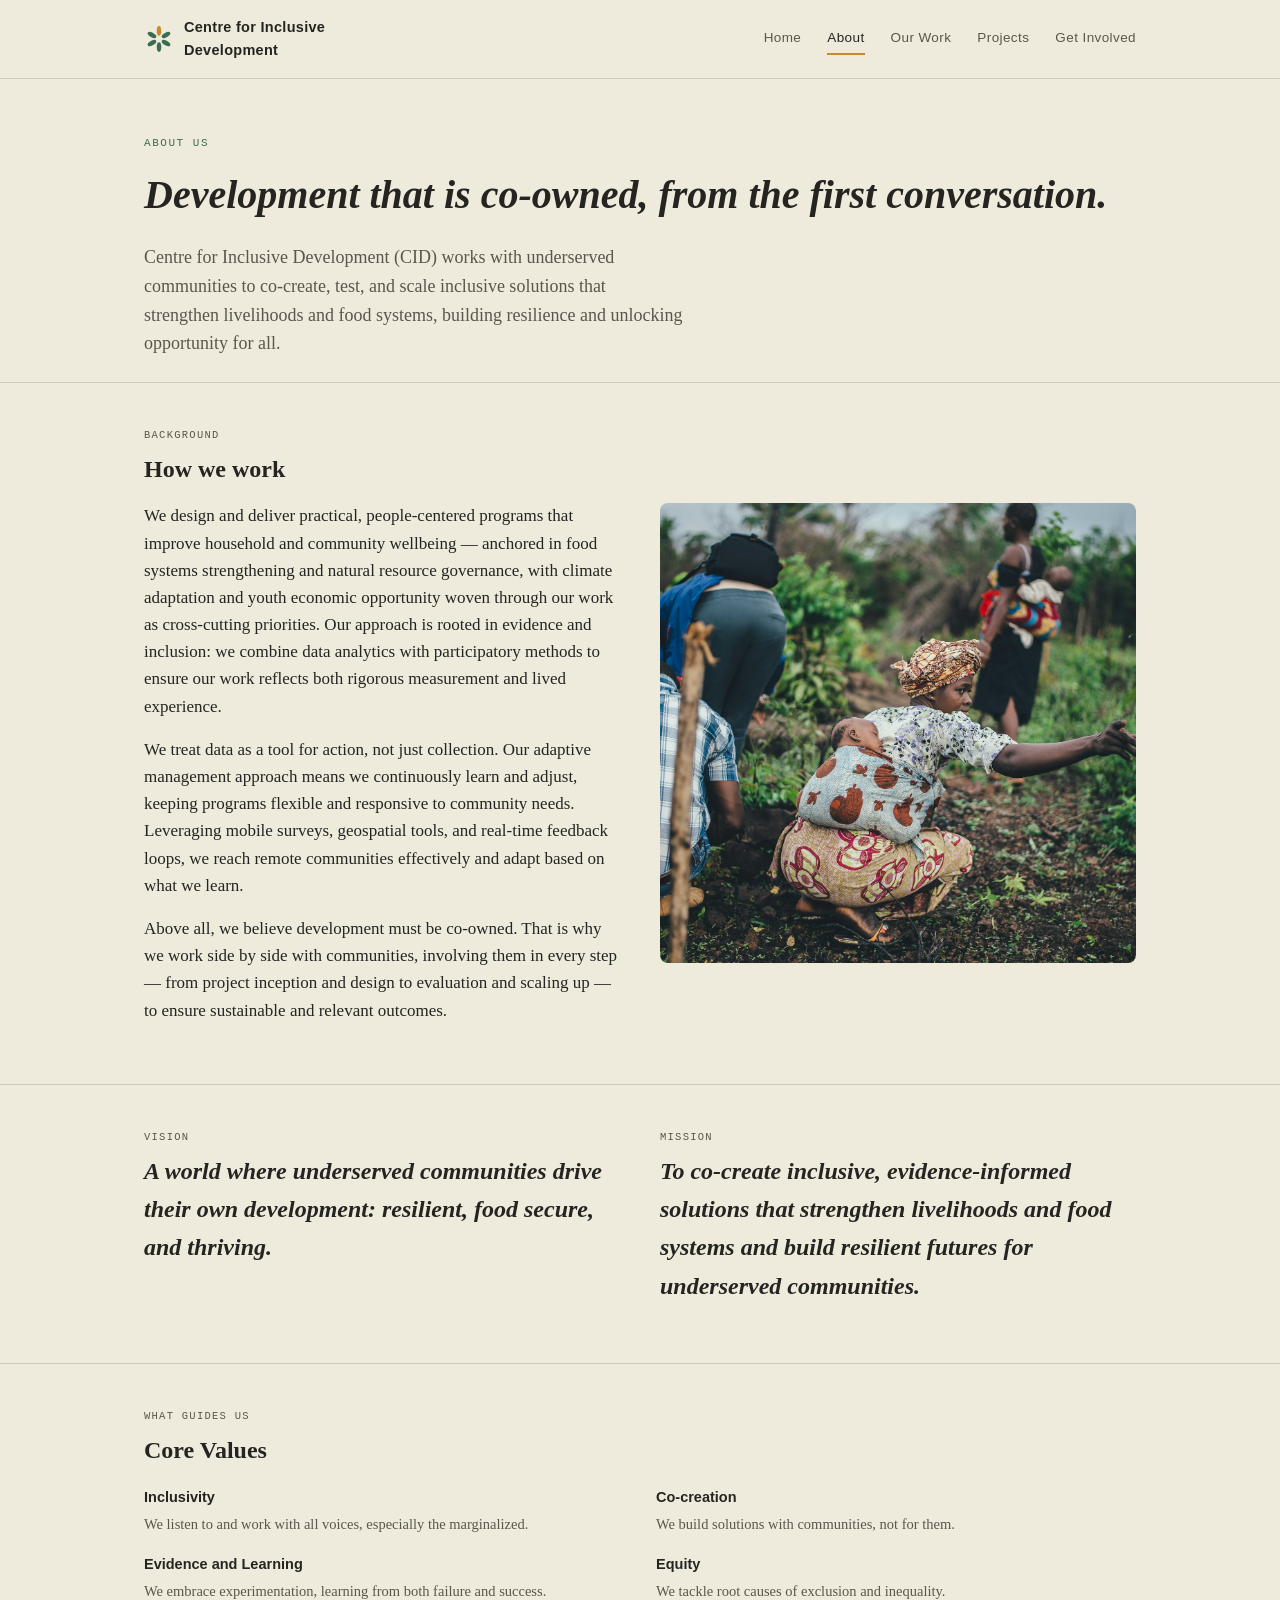
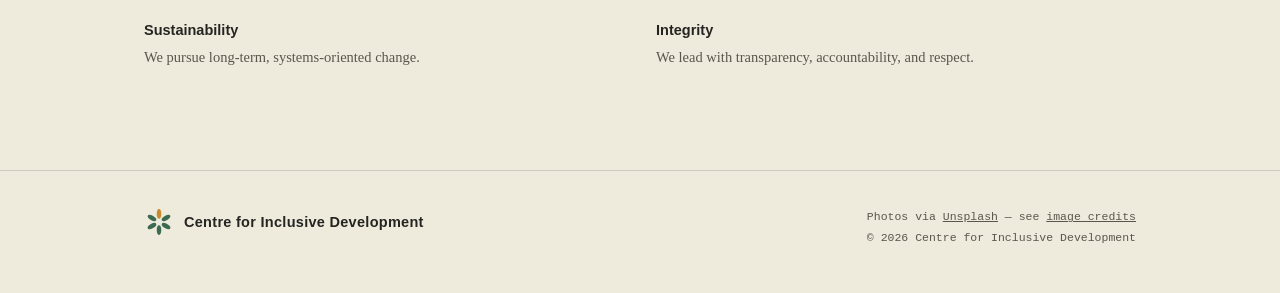
==== about.html @ 8c1d323c "Initial site: home, about, programs, projects, contact Static site for Centre for Inclusive Developm" ====
<!doctype html>
<html lang="en">
<head>
<meta charset="utf-8">
<meta name="viewport" content="width=device-width, initial-scale=1">
<title>About — Centre for Inclusive Development</title>
<meta name="description" content="Our background, vision, mission, and core values.">
<link rel="icon" type="image/svg+xml" href="assets/logo.svg">
<link rel="stylesheet" href="css/style.css">
</head>
<body>

<header class="site">
  <div class="wrap">
    <a class="brand" href="index.html">
      <img src="assets/logo.svg" alt="">
      <span>Centre for Inclusive<br>Development</span>
    </a>
    <nav class="primary">
      <a href="index.html">Home</a>
      <a href="about.html" aria-current="page">About</a>
      <a href="programs.html">Our Work</a>
      <a href="projects.html">Projects</a>
      <a href="contact.html">Get Involved</a>
    </nav>
  </div>
</header>

<div class="page-head">
  <div class="wrap">
    <div class="eyebrow">About us</div>
    <h1>Development that is co-owned, from the first conversation.</h1>
    <p class="lede">Centre for Inclusive Development (CID) works with underserved communities to co-create, test, and scale inclusive solutions that strengthen livelihoods and food systems, building resilience and unlocking opportunity for all.</p>
  </div>
</div>

<section class="bordered">
  <div class="wrap" style="display:grid; grid-template-columns:1fr 1fr; gap:40px; align-items:center;">
    <div>
      <div class="section-label">Background</div>
      <h2>How we work</h2>
      <p>We design and deliver practical, people-centered programs that improve household and community wellbeing &mdash; anchored in food systems strengthening and natural resource governance, with climate adaptation and youth economic opportunity woven through our work as cross-cutting priorities. Our approach is rooted in evidence and inclusion: we combine data analytics with participatory methods to ensure our work reflects both rigorous measurement and lived experience.</p>
      <p>We treat data as a tool for action, not just collection. Our adaptive management approach means we continuously learn and adjust, keeping programs flexible and responsive to community needs. Leveraging mobile surveys, geospatial tools, and real-time feedback loops, we reach remote communities effectively and adapt based on what we learn.</p>
      <p>Above all, we believe development must be co-owned. That is why we work side by side with communities, involving them in every step &mdash; from project inception and design to evaluation and scaling up &mdash; to ensure sustainable and relevant outcomes.</p>
    </div>
    <img src="images/community-family-planting-spratt.jpg" alt="A woman carrying a child while planting" style="border-radius:8px; height:460px; object-fit:cover;">
  </div>
</section>

<section class="bordered">
  <div class="wrap" style="display:grid; grid-template-columns:1fr 1fr; gap:40px;">
    <div>
      <div class="section-label">Vision</div>
      <h2 style="font-style:italic;">A world where underserved communities drive their own development: resilient, food secure, and thriving.</h2>
    </div>
    <div>
      <div class="section-label">Mission</div>
      <h2 style="font-style:italic;">To co-create inclusive, evidence-informed solutions that strengthen livelihoods and food systems and build resilient futures for underserved communities.</h2>
    </div>
  </div>
</section>

<section class="bordered">
  <div class="wrap">
    <div class="section-label">What guides us</div>
    <h2>Core Values</h2>
    <dl class="values">
      <div class="value"><dt>Inclusivity</dt><dd>We listen to and work with all voices, especially the marginalized.</dd></div>
      <div class="value"><dt>Co-creation</dt><dd>We build solutions with communities, not for them.</dd></div>
      <div class="value"><dt>Evidence and Learning</dt><dd>We embrace experimentation, learning from both failure and success.</dd></div>
      <div class="value"><dt>Equity</dt><dd>We tackle root causes of exclusion and inequality.</dd></div>
      <div class="value"><dt>Sustainability</dt><dd>We pursue long-term, systems-oriented change.</dd></div>
      <div class="value"><dt>Integrity</dt><dd>We lead with transparency, accountability, and respect.</dd></div>
    </dl>
  </div>
</section>

<footer class="site">
  <div class="wrap">
    <a class="brand" href="index.html">
      <img src="assets/logo.svg" alt="">
      <span>Centre for Inclusive Development</span>
    </a>
    <div class="meta">
      <div>Photos via <a href="https://unsplash.com" target="_blank" rel="noopener">Unsplash</a> &mdash; see <a href="images/CREDITS.txt">image credits</a></div>
      <div>&copy; <span id="year"></span> Centre for Inclusive Development</div>
    </div>
  </div>
</footer>

<script>document.getElementById("year").textContent = new Date().getFullYear();</script>
</body>
</html>
---- css/style.css ----
:root{
  --ink:#262421;
  --ink-soft:#5B564C;
  --paper:#EEEBDD;
  --paper-dim:#E4DFCB;
  --card:#F6F3E7;
  --line:rgba(38,36,33,0.16);
  --green:#3D6B52;
  --green-soft:#DCE6DD;
  --gold:#C98A2E;
  --gold-soft:#F1DFC0;

  --serif:"Iowan Old Style","Palatino Linotype","Book Antiqua",Georgia,"Noto Serif",serif;
  --sans:"Segoe UI","Helvetica Neue",Arial,sans-serif;
  --mono:Consolas,"SF Mono","Cascadia Mono","Roboto Mono",monospace;
}

@media (prefers-color-scheme: dark){
  :root{
    --ink:#ECE6D6;
    --ink-soft:#B7AF9C;
    --paper:#1B1916;
    --paper-dim:#211E18;
    --card:#242019;
    --line:rgba(236,230,214,0.16);
    --green:#72AA8B;
    --green-soft:#243329;
    --gold:#E3AC53;
    --gold-soft:#392C19;
  }
}

*{ box-sizing:border-box; }
html{ scroll-behavior:smooth; }
body{
  margin:0; background:var(--paper); color:var(--ink);
  font-family:var(--serif); line-height:1.6; font-size:17px;
}
img{ max-width:100%; display:block; }
a{ color:var(--green); }
a:focus-visible, button:focus-visible{ outline:2px solid var(--gold); outline-offset:2px; }

.wrap{ max-width:1040px; margin:0 auto; padding:0 24px; }

/* header / nav */
header.site{
  border-bottom:1px solid var(--line);
  background:var(--paper);
  position:sticky; top:0; z-index:10;
}
header.site .wrap{
  display:flex; align-items:center; justify-content:space-between;
  padding-top:16px; padding-bottom:16px; gap:20px;
}
.brand{ display:flex; align-items:center; gap:10px; text-decoration:none; color:var(--ink); }
.brand img{ width:30px; height:30px; }
.brand span{ font-family:var(--sans); font-weight:600; font-size:14.5px; letter-spacing:.02em; }
nav.primary{ display:flex; gap:26px; flex-wrap:wrap; }
nav.primary a{
  font-family:var(--sans); font-size:13.5px; letter-spacing:.03em; text-decoration:none;
  color:var(--ink-soft); padding:4px 0; border-bottom:2px solid transparent;
}
nav.primary a:hover, nav.primary a[aria-current="page"]{ color:var(--ink); border-bottom-color:var(--gold); }

/* hero */
.hero{ position:relative; }
.hero img{ width:100%; height:56vh; min-height:340px; max-height:520px; object-fit:cover; }
.hero .hero-copy{
  position:absolute; inset:0; display:flex; flex-direction:column; justify-content:flex-end;
  background:linear-gradient(0deg, rgba(20,18,14,.72) 0%, rgba(20,18,14,.28) 55%, rgba(20,18,14,0) 100%);
  padding:48px 24px 40px;
}
.hero .hero-copy .wrap{ padding:0; }
.hero h1{
  font-family:var(--serif); font-style:italic; font-weight:600; color:#F6F3E7;
  font-size:clamp(28px,4.4vw,46px); margin:0 0 12px; text-wrap:balance; max-width:20ch;
}
.hero p{ color:#EDE7D8; font-size:16px; max-width:52ch; margin:0; }

/* generic page header (non-hero pages) */
.page-head{ padding:56px 0 8px; }
.eyebrow{
  font-family:var(--mono); font-size:11px; letter-spacing:.14em; text-transform:uppercase; color:var(--green);
}
h1{ font-family:var(--serif); font-style:italic; font-weight:600; font-size:clamp(28px,4.4vw,40px); margin:10px 0 16px; text-wrap:balance; }
h2{ font-family:var(--serif); font-size:24px; margin:0 0 14px; }
h3{ font-family:var(--sans); font-weight:600; font-size:16px; margin:0 0 8px; }
p{ margin:0 0 16px; }
.lede{ font-size:18px; color:var(--ink-soft); max-width:60ch; }

section{ padding:44px 0; }
section.bordered{ border-top:1px solid var(--line); }
.section-label{ font-family:var(--mono); font-size:10.5px; letter-spacing:.12em; text-transform:uppercase; color:var(--ink-soft); margin-bottom:6px; }

/* buttons */
.btn{
  display:inline-flex; align-items:center; gap:8px; font-family:var(--sans); font-weight:600; font-size:14px;
  letter-spacing:.02em; text-decoration:none; padding:12px 22px; border-radius:4px; border:1px solid transparent;
}
.btn.gold{ background:var(--gold); color:#241C0E; }
.btn.gold:hover{ background:#B87C22; }
.btn.outline{ border-color:var(--ink); color:var(--ink); }
.btn.outline:hover{ background:var(--card); }

/* cards */
.card-grid{ display:grid; grid-template-columns:repeat(3,1fr); gap:20px; }
.card{ background:var(--card); border:1px solid var(--line); border-radius:8px; overflow:hidden; display:flex; flex-direction:column; }
.card img{ width:100%; height:150px; object-fit:cover; }
.card .body{ padding:18px 20px 22px; display:flex; flex-direction:column; gap:8px; flex:1; }
.card .body p{ margin:0; font-size:14.5px; color:var(--ink-soft); flex:1; }
.card .body a.more{ font-family:var(--sans); font-size:13px; font-weight:600; text-decoration:none; }

/* values list */
.values{ display:grid; grid-template-columns:1fr 1fr; gap:16px 32px; }
.value dt{ font-family:var(--sans); font-weight:600; font-size:14.5px; margin-bottom:4px; }
.value dd{ margin:0; font-size:14.5px; color:var(--ink-soft); }

/* program block */
.program{ display:grid; grid-template-columns:1fr 1.15fr; gap:36px; align-items:center; padding:44px 0; border-top:1px solid var(--line); }
.program img{ border-radius:8px; width:100%; height:280px; object-fit:cover; }
.program ul{ margin:14px 0 0; padding-left:20px; }
.program li{ font-size:15px; color:var(--ink-soft); margin-bottom:8px; }
.program .num{ font-family:var(--mono); font-size:11px; letter-spacing:.1em; color:var(--gold); text-transform:uppercase; margin-bottom:8px; }
.program.reverse{ grid-template-columns:1.15fr 1fr; }
.program.reverse .media{ order:2; }

/* projects */
.empty-state{
  border:1px dashed var(--line); border-radius:8px; padding:44px 28px; text-align:center;
  background:var(--card);
}
.empty-state p{ color:var(--ink-soft); max-width:46ch; margin:8px auto 0; }

/* footer */
footer.site{ border-top:1px solid var(--line); margin-top:40px; }
footer.site .wrap{ padding:36px 24px 44px; display:flex; flex-wrap:wrap; gap:24px; justify-content:space-between; align-items:flex-start; }
footer.site .brand span{ display:block; }
footer.site .meta{ font-family:var(--mono); font-size:11.5px; color:var(--ink-soft); line-height:1.8; }
footer.site .meta a{ color:var(--ink-soft); }

@media (max-width:820px){
  .card-grid{ grid-template-columns:1fr; }
  .program, .program.reverse{ grid-template-columns:1fr; }
  .program .media{ order:0 !important; }
  .values{ grid-template-columns:1fr; }
}
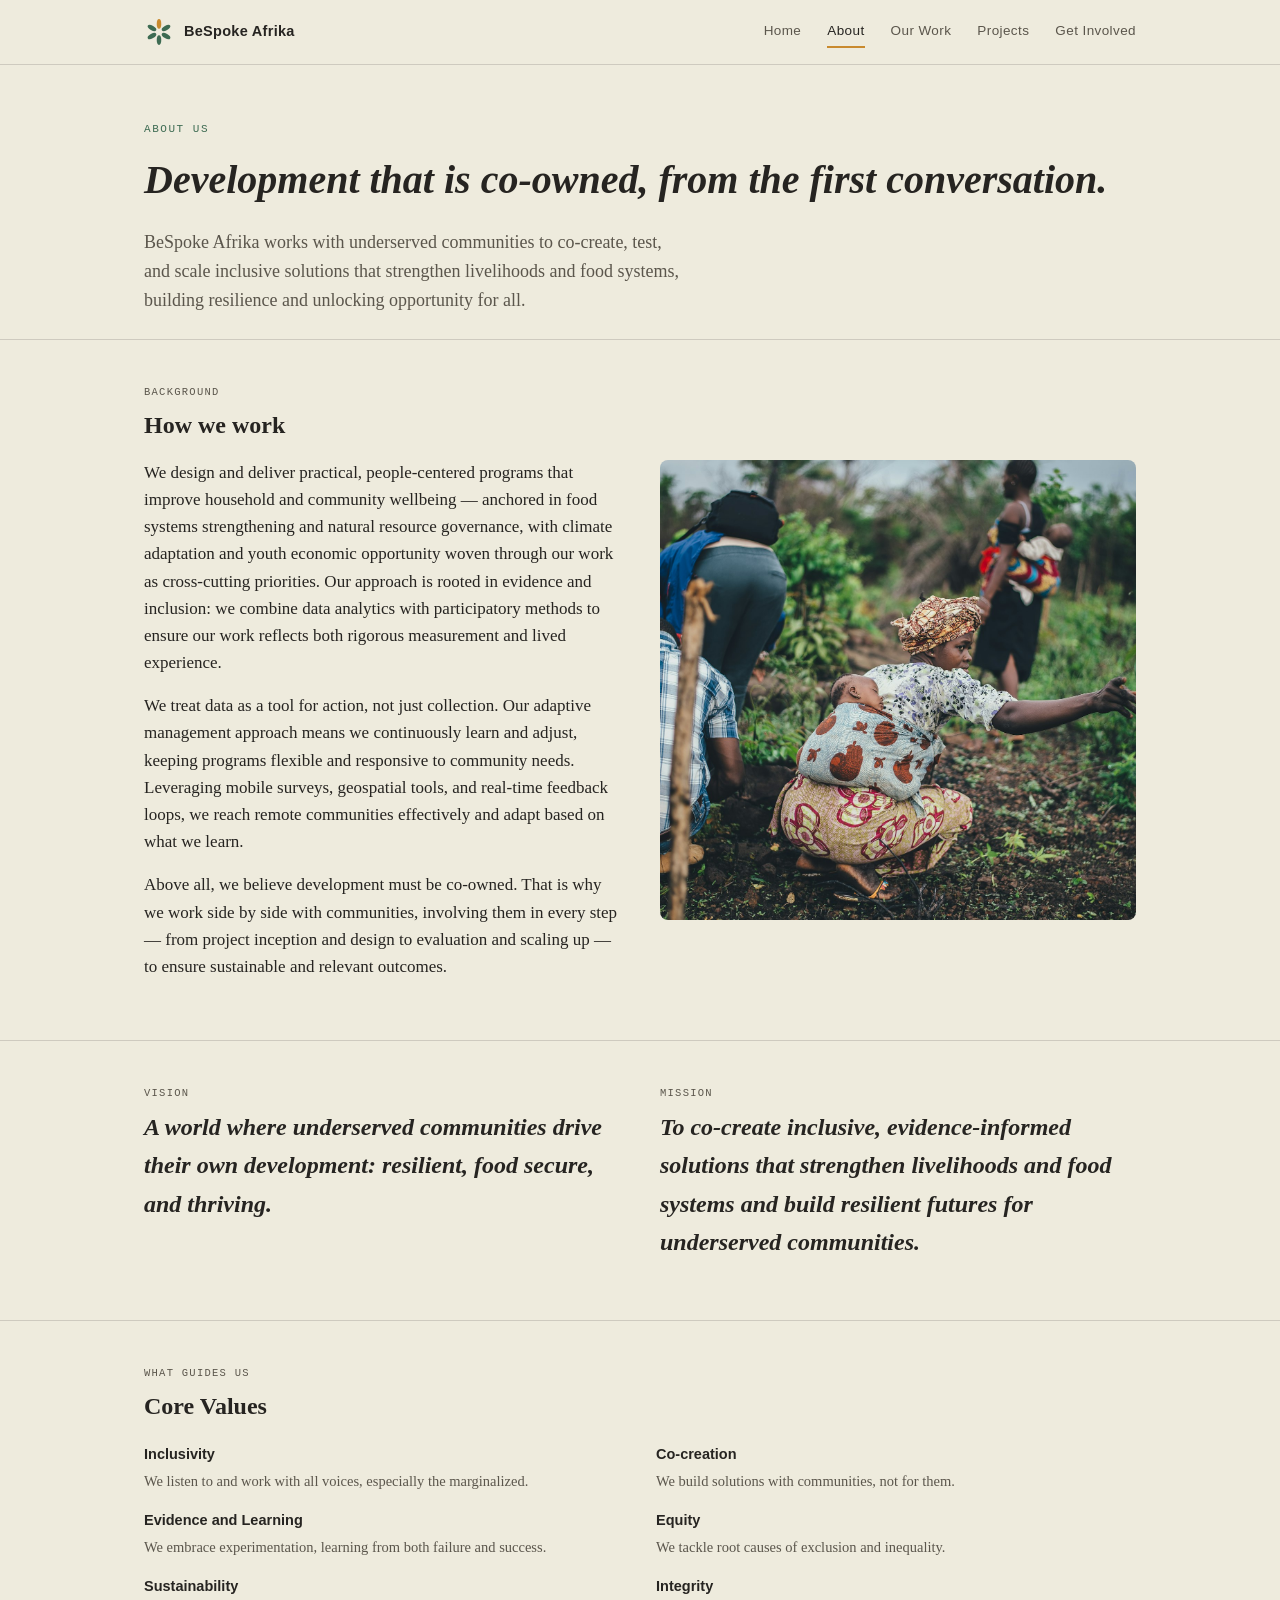
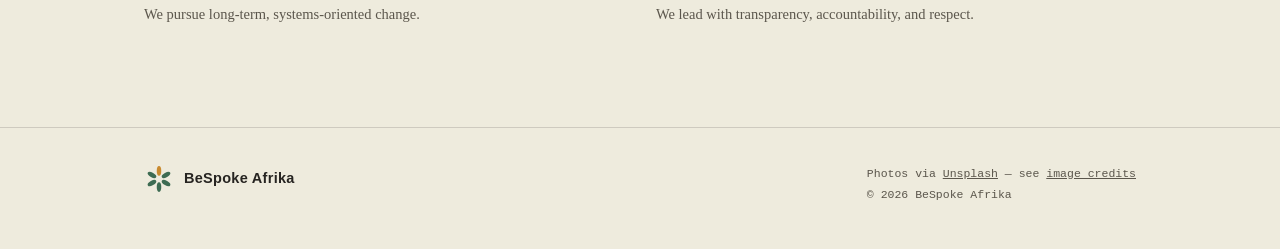
==== commit 4a905b84: "Rebrand site to BeSpoke Afrika Renamed from Centre for Inclusive Development due to a name conflict " ====
--- a/about.html
+++ b/about.html
@@ -3,7 +3,7 @@
 <head>
 <meta charset="utf-8">
 <meta name="viewport" content="width=device-width, initial-scale=1">
-<title>About — Centre for Inclusive Development</title>
+<title>About — BeSpoke Afrika</title>
 <meta name="description" content="Our background, vision, mission, and core values.">
 <link rel="icon" type="image/svg+xml" href="assets/logo.svg">
 <link rel="stylesheet" href="css/style.css">
@@ -14,7 +14,7 @@
   <div class="wrap">
     <a class="brand" href="index.html">
       <img src="assets/logo.svg" alt="">
-      <span>Centre for Inclusive<br>Development</span>
+      <span>BeSpoke Afrika</span>
     </a>
     <nav class="primary">
       <a href="index.html">Home</a>
@@ -30,7 +30,7 @@
   <div class="wrap">
     <div class="eyebrow">About us</div>
     <h1>Development that is co-owned, from the first conversation.</h1>
-    <p class="lede">Centre for Inclusive Development (CID) works with underserved communities to co-create, test, and scale inclusive solutions that strengthen livelihoods and food systems, building resilience and unlocking opportunity for all.</p>
+    <p class="lede">BeSpoke Afrika works with underserved communities to co-create, test, and scale inclusive solutions that strengthen livelihoods and food systems, building resilience and unlocking opportunity for all.</p>
   </div>
 </div>
 
@@ -79,11 +79,11 @@
   <div class="wrap">
     <a class="brand" href="index.html">
       <img src="assets/logo.svg" alt="">
-      <span>Centre for Inclusive Development</span>
+      <span>BeSpoke Afrika</span>
     </a>
     <div class="meta">
       <div>Photos via <a href="https://unsplash.com" target="_blank" rel="noopener">Unsplash</a> &mdash; see <a href="images/CREDITS.txt">image credits</a></div>
-      <div>&copy; <span id="year"></span> Centre for Inclusive Development</div>
+      <div>&copy; <span id="year"></span> BeSpoke Afrika</div>
     </div>
   </div>
 </footer>
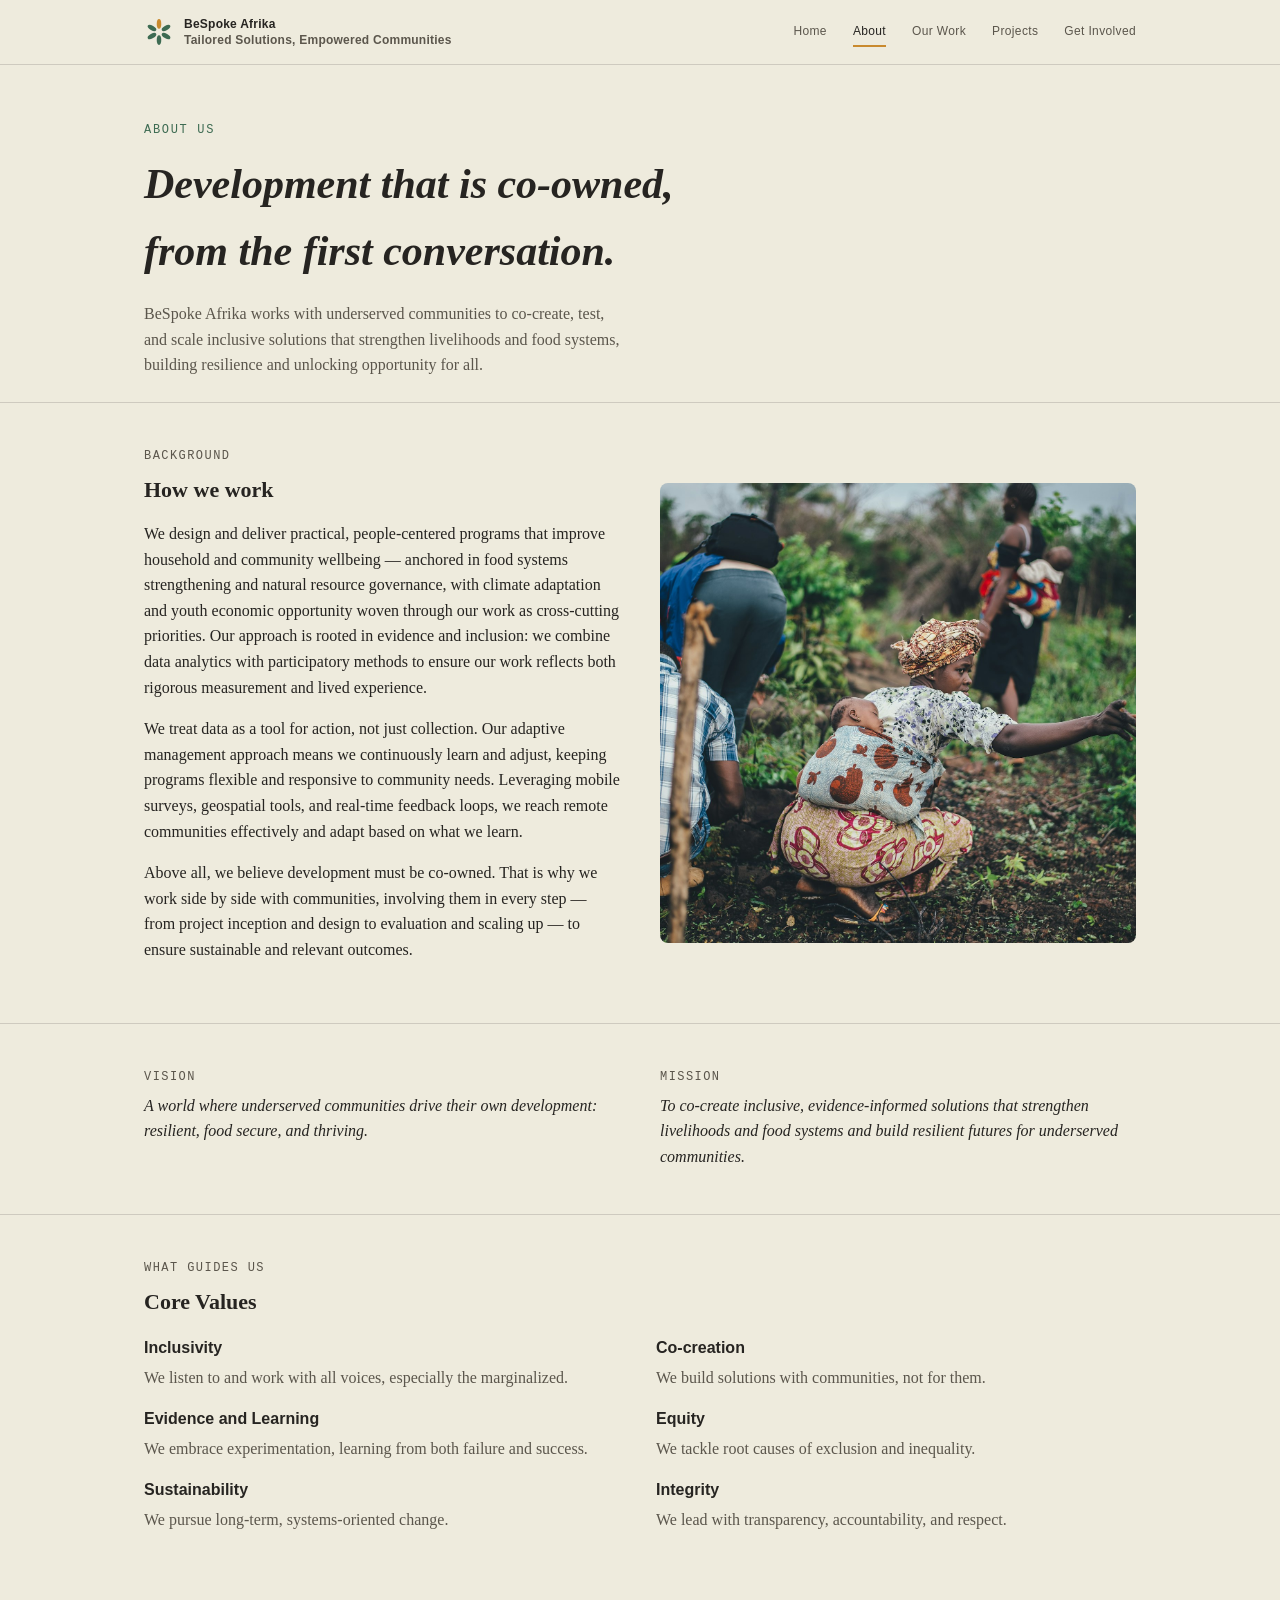
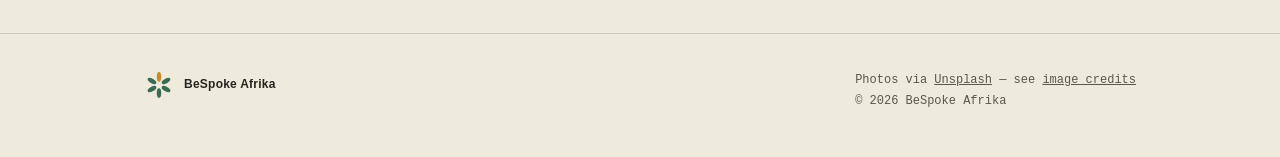
==== commit eceab562: "Fix Vision/Mission size, move tagline into the header lockup Mission/Vision statements were sitting " ====
--- a/about.html
+++ b/about.html
@@ -14,7 +14,10 @@
   <div class="wrap">
     <a class="brand" href="index.html">
       <img src="assets/logo.svg" alt="">
-      <span>BeSpoke Afrika</span>
+      <div class="brand-text">
+        <span class="brand-name">BeSpoke Afrika</span>
+        <span class="brand-tag">Tailored Solutions, Empowered Communities</span>
+      </div>
     </a>
     <nav class="primary">
       <a href="index.html">Home</a>
@@ -51,11 +54,11 @@
   <div class="wrap" style="display:grid; grid-template-columns:1fr 1fr; gap:40px;">
     <div>
       <div class="section-label">Vision</div>
-      <h2 style="font-style:italic;">A world where underserved communities drive their own development: resilient, food secure, and thriving.</h2>
+      <h2 class="statement">A world where underserved communities drive their own development: resilient, food secure, and thriving.</h2>
     </div>
     <div>
       <div class="section-label">Mission</div>
-      <h2 style="font-style:italic;">To co-create inclusive, evidence-informed solutions that strengthen livelihoods and food systems and build resilient futures for underserved communities.</h2>
+      <h2 class="statement">To co-create inclusive, evidence-informed solutions that strengthen livelihoods and food systems and build resilient futures for underserved communities.</h2>
     </div>
   </div>
 </section>
--- a/css/style.css
+++ b/css/style.css
@@ -13,6 +13,15 @@
   --serif:"Iowan Old Style","Palatino Linotype","Book Antiqua",Georgia,"Noto Serif",serif;
   --sans:"Segoe UI","Helvetica Neue",Arial,sans-serif;
   --mono:Consolas,"SF Mono","Cascadia Mono","Roboto Mono",monospace;
+
+  /* Type scale — three sizes, full stop. Hierarchy comes from weight,
+     case, font-family and color, not from inventing new sizes.
+     --fs-display exists only for the single hero/page-title moment,
+     as a fluid scale-up of --fs-heading, not a fourth fixed size. */
+  --fs-label:12px;
+  --fs-body:16px;
+  --fs-heading:22px;
+  --fs-display:clamp(28px, 4.5vw, 42px);
 }
 
 @media (prefers-color-scheme: dark){
@@ -34,7 +43,7 @@
 html{ scroll-behavior:smooth; }
 body{
   margin:0; background:var(--paper); color:var(--ink);
-  font-family:var(--serif); line-height:1.6; font-size:17px;
+  font-family:var(--serif); line-height:1.6; font-size:var(--fs-body);
 }
 img{ max-width:100%; display:block; }
 a{ color:var(--green); }
@@ -54,10 +63,13 @@
 }
 .brand{ display:flex; align-items:center; gap:10px; text-decoration:none; color:var(--ink); }
 .brand img{ width:30px; height:30px; }
-.brand span{ font-family:var(--sans); font-weight:600; font-size:14.5px; letter-spacing:.02em; }
+.brand span{ font-family:var(--sans); font-weight:600; font-size:var(--fs-label); letter-spacing:.02em; }
+.brand-text{ display:flex; flex-direction:column; line-height:1.35; }
+.brand-name{ font-family:var(--sans); font-weight:600; font-size:var(--fs-label); letter-spacing:.02em; }
+.brand-tag{ font-family:var(--sans); font-weight:400; font-size:var(--fs-label); letter-spacing:.02em; color:var(--ink-soft); }
 nav.primary{ display:flex; gap:26px; flex-wrap:wrap; }
 nav.primary a{
-  font-family:var(--sans); font-size:13.5px; letter-spacing:.03em; text-decoration:none;
+  font-family:var(--sans); font-size:var(--fs-label); letter-spacing:.03em; text-decoration:none;
   color:var(--ink-soft); padding:4px 0; border-bottom:2px solid transparent;
 }
 nav.primary a:hover, nav.primary a[aria-current="page"]{ color:var(--ink); border-bottom-color:var(--gold); }
@@ -73,28 +85,29 @@
 .hero .hero-copy .wrap{ padding:0; }
 .hero h1{
   font-family:var(--serif); font-style:italic; font-weight:600; color:#F6F3E7;
-  font-size:clamp(28px,4.4vw,46px); margin:0 0 12px; text-wrap:balance; max-width:20ch;
+  font-size:var(--fs-display); margin:0 0 12px; text-wrap:balance; max-width:20ch;
 }
-.hero p{ color:#EDE7D8; font-size:16px; max-width:52ch; margin:0; }
+.hero p{ color:#EDE7D8; font-size:var(--fs-body); max-width:52ch; margin:0; }
 
 /* generic page header (non-hero pages) */
 .page-head{ padding:56px 0 8px; }
 .eyebrow{
-  font-family:var(--mono); font-size:11px; letter-spacing:.14em; text-transform:uppercase; color:var(--green);
+  font-family:var(--mono); font-size:var(--fs-label); letter-spacing:.14em; text-transform:uppercase; color:var(--green);
 }
-h1{ font-family:var(--serif); font-style:italic; font-weight:600; font-size:clamp(28px,4.4vw,40px); margin:10px 0 16px; text-wrap:balance; }
-h2{ font-family:var(--serif); font-size:24px; margin:0 0 14px; }
-h3{ font-family:var(--sans); font-weight:600; font-size:16px; margin:0 0 8px; }
+h1{ font-family:var(--serif); font-style:italic; font-weight:600; font-size:var(--fs-display); margin:10px 0 16px; text-wrap:balance; }
+h2{ font-family:var(--serif); font-size:var(--fs-heading); margin:0 0 14px; }
+h3{ font-family:var(--sans); font-weight:600; font-size:var(--fs-body); margin:0 0 8px; }
 p{ margin:0 0 16px; }
-.lede{ font-size:18px; color:var(--ink-soft); max-width:60ch; }
+.lede{ font-size:var(--fs-body); color:var(--ink-soft); max-width:60ch; }
+.statement{ font-family:var(--serif); font-style:italic; font-weight:400; font-size:var(--fs-body); margin:0; }
 
 section{ padding:44px 0; }
 section.bordered{ border-top:1px solid var(--line); }
-.section-label{ font-family:var(--mono); font-size:10.5px; letter-spacing:.12em; text-transform:uppercase; color:var(--ink-soft); margin-bottom:6px; }
+.section-label{ font-family:var(--mono); font-size:var(--fs-label); letter-spacing:.12em; text-transform:uppercase; color:var(--ink-soft); margin-bottom:6px; }
 
 /* buttons */
 .btn{
-  display:inline-flex; align-items:center; gap:8px; font-family:var(--sans); font-weight:600; font-size:14px;
+  display:inline-flex; align-items:center; gap:8px; font-family:var(--sans); font-weight:600; font-size:var(--fs-label);
   letter-spacing:.02em; text-decoration:none; padding:12px 22px; border-radius:4px; border:1px solid transparent;
 }
 .btn.gold{ background:var(--gold); color:#241C0E; }
@@ -107,20 +120,19 @@
 .card{ background:var(--card); border:1px solid var(--line); border-radius:8px; overflow:hidden; display:flex; flex-direction:column; }
 .card img{ width:100%; height:150px; object-fit:cover; }
 .card .body{ padding:18px 20px 22px; display:flex; flex-direction:column; gap:8px; flex:1; }
-.card .body p{ margin:0; font-size:14.5px; color:var(--ink-soft); flex:1; }
-.card .body a.more{ font-family:var(--sans); font-size:13px; font-weight:600; text-decoration:none; }
+.card .body p{ margin:0; font-size:var(--fs-body); color:var(--ink-soft); flex:1; }
+.card .body a.more{ font-family:var(--sans); font-size:var(--fs-label); font-weight:600; text-decoration:none; }
 
 /* values list */
 .values{ display:grid; grid-template-columns:1fr 1fr; gap:16px 32px; }
-.value dt{ font-family:var(--sans); font-weight:600; font-size:14.5px; margin-bottom:4px; }
-.value dd{ margin:0; font-size:14.5px; color:var(--ink-soft); }
+.value dt{ font-family:var(--sans); font-weight:600; font-size:var(--fs-body); margin-bottom:4px; }
+.value dd{ margin:0; font-size:var(--fs-body); color:var(--ink-soft); }
 
 /* program block */
 .program{ display:grid; grid-template-columns:1fr 1.15fr; gap:36px; align-items:center; padding:44px 0; border-top:1px solid var(--line); }
 .program img{ border-radius:8px; width:100%; height:280px; object-fit:cover; }
 .program ul{ margin:14px 0 0; padding-left:20px; }
-.program li{ font-size:15px; color:var(--ink-soft); margin-bottom:8px; }
-.program .num{ font-family:var(--mono); font-size:11px; letter-spacing:.1em; color:var(--gold); text-transform:uppercase; margin-bottom:8px; }
+.program li{ font-size:var(--fs-body); color:var(--ink-soft); margin-bottom:8px; }
 .program.reverse{ grid-template-columns:1.15fr 1fr; }
 .program.reverse .media{ order:2; }
 
@@ -135,7 +147,7 @@
 footer.site{ border-top:1px solid var(--line); margin-top:40px; }
 footer.site .wrap{ padding:36px 24px 44px; display:flex; flex-wrap:wrap; gap:24px; justify-content:space-between; align-items:flex-start; }
 footer.site .brand span{ display:block; }
-footer.site .meta{ font-family:var(--mono); font-size:11.5px; color:var(--ink-soft); line-height:1.8; }
+footer.site .meta{ font-family:var(--mono); font-size:var(--fs-label); color:var(--ink-soft); line-height:1.8; }
 footer.site .meta a{ color:var(--ink-soft); }
 
 @media (max-width:820px){
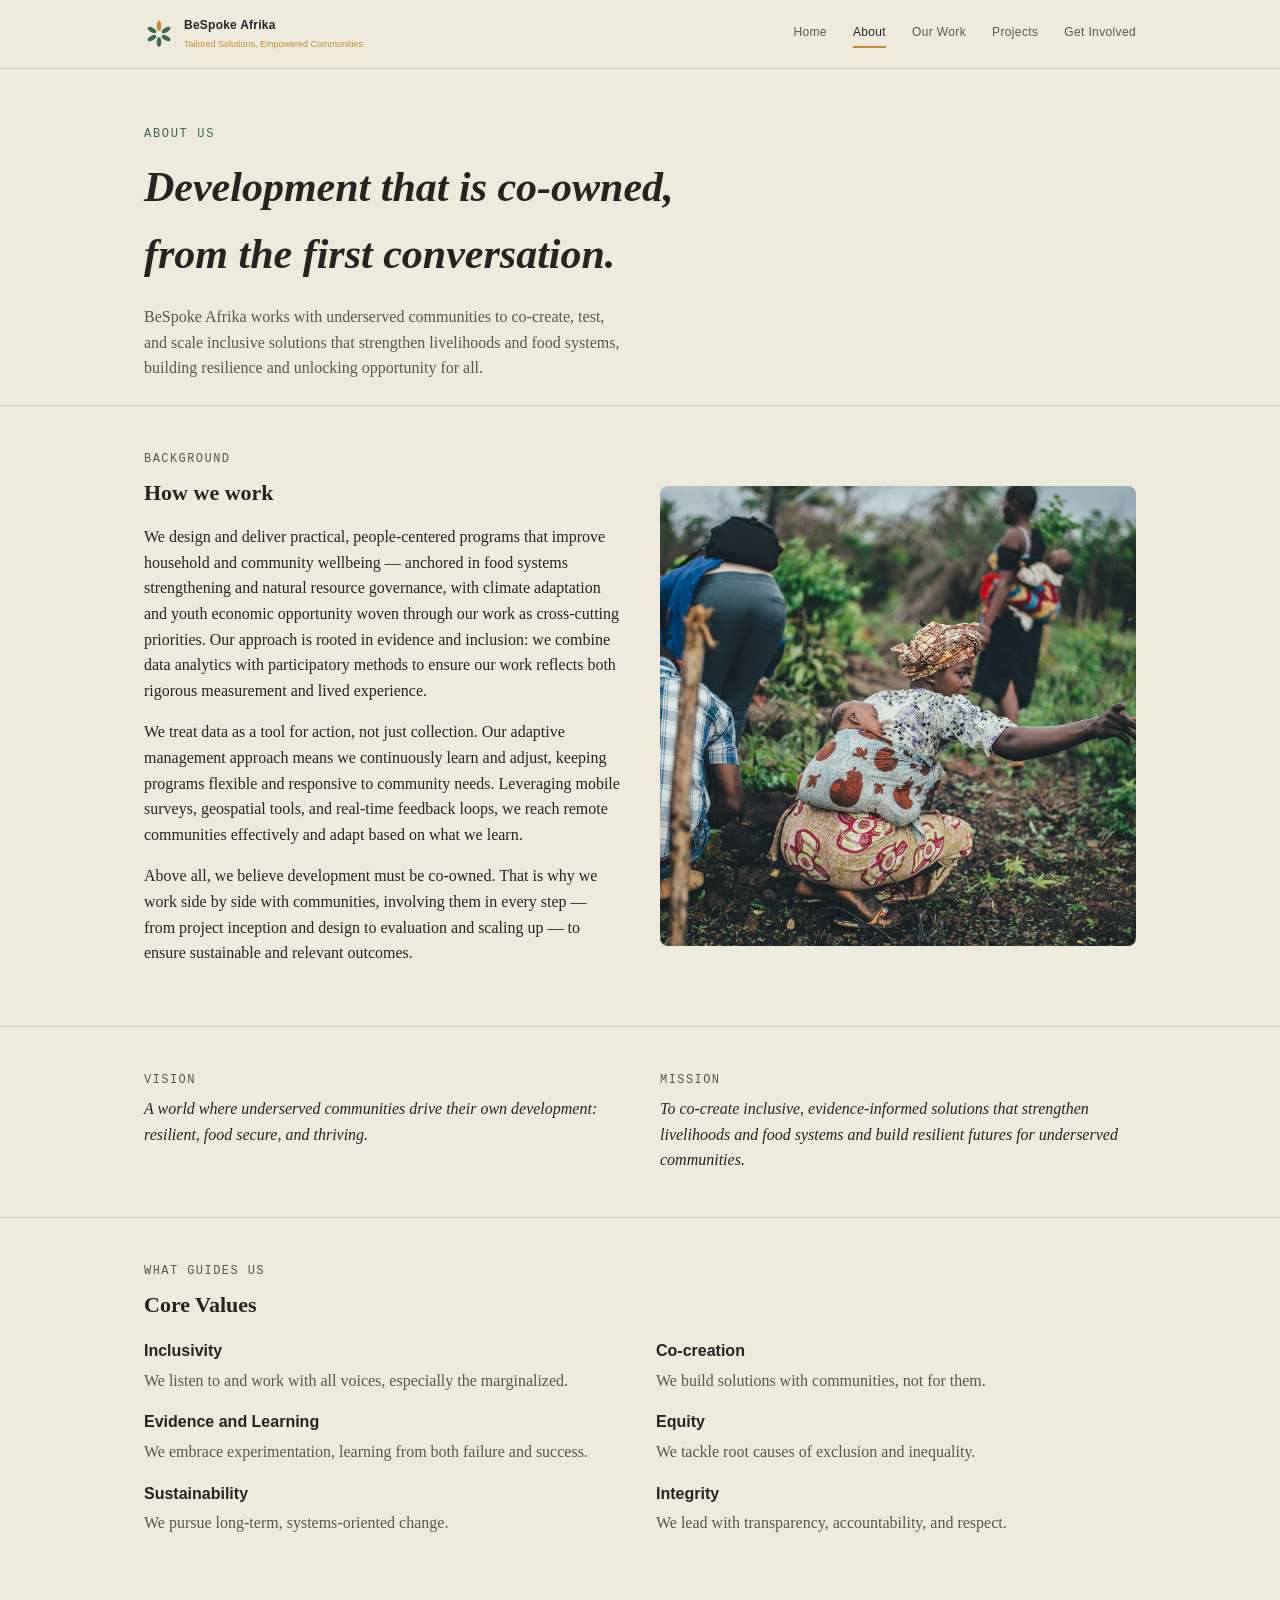
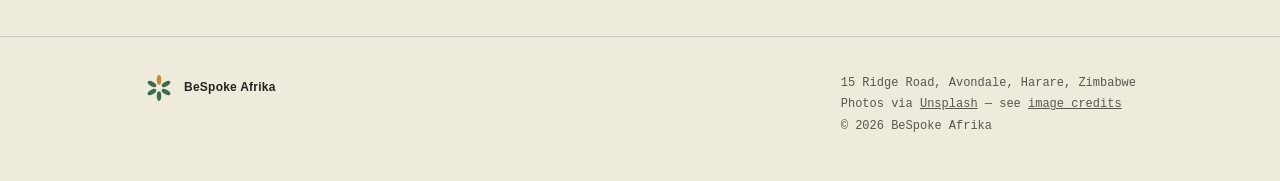
==== commit be0ef5d9: "Add shared office address (15 Ridge Road, Avondale, Harare) Same address used by Vumba Analytics, ad" ====
--- a/about.html
+++ b/about.html
@@ -85,6 +85,7 @@
       <span>BeSpoke Afrika</span>
     </a>
     <div class="meta">
+      <div>15 Ridge Road, Avondale, Harare, Zimbabwe</div>
       <div>Photos via <a href="https://unsplash.com" target="_blank" rel="noopener">Unsplash</a> &mdash; see <a href="images/CREDITS.txt">image credits</a></div>
       <div>&copy; <span id="year"></span> BeSpoke Afrika</div>
     </div>
--- a/css/style.css
+++ b/css/style.css
@@ -63,10 +63,10 @@
 }
 .brand{ display:flex; align-items:center; gap:10px; text-decoration:none; color:var(--ink); }
 .brand img{ width:30px; height:30px; }
-.brand span{ font-family:var(--sans); font-weight:600; font-size:var(--fs-label); letter-spacing:.02em; }
-.brand-text{ display:flex; flex-direction:column; line-height:1.35; }
+.brand > span{ font-family:var(--sans); font-weight:600; font-size:var(--fs-label); letter-spacing:.02em; }
+.brand-text{ display:flex; flex-direction:column; }
 .brand-name{ font-family:var(--sans); font-weight:600; font-size:var(--fs-label); letter-spacing:.02em; }
-.brand-tag{ font-family:var(--sans); font-weight:400; font-size:var(--fs-label); letter-spacing:.02em; color:var(--ink-soft); }
+.brand-tag{ font-family:var(--sans); font-weight:400; font-size:9px; letter-spacing:normal; color:var(--gold); margin-top:2px; }
 nav.primary{ display:flex; gap:26px; flex-wrap:wrap; }
 nav.primary a{
   font-family:var(--sans); font-size:var(--fs-label); letter-spacing:.03em; text-decoration:none;
